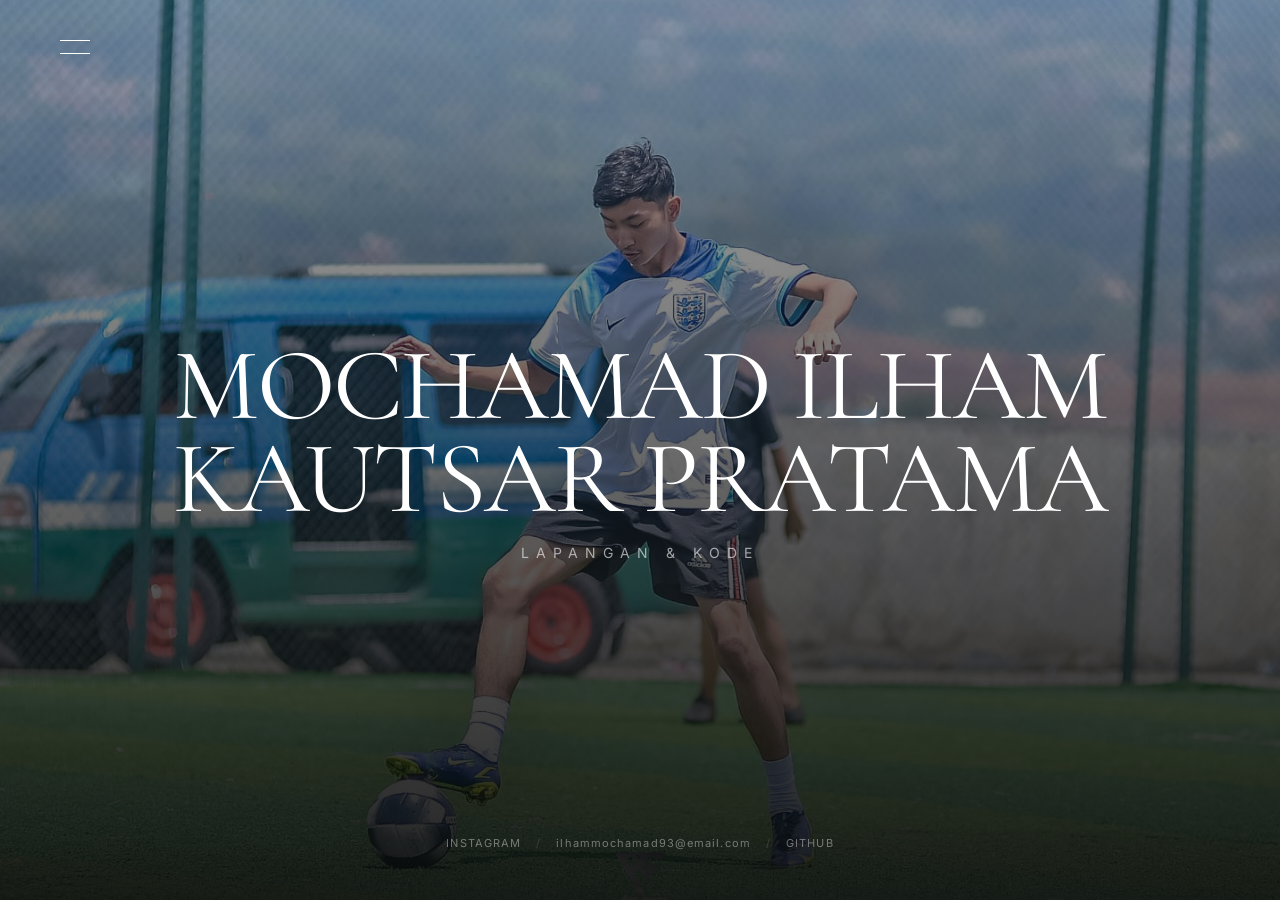
==== index.html @ 2af48594 "Add files via upload" ====
<!DOCTYPE html>
<html lang="id">
<head>
    <meta charset="UTF-8">
    <meta name="viewport" content="width=device-width, initial-scale=1.0">
    <title>Mochamad Ilham Kautsar Pratama</title>
    <link rel="stylesheet" href="style.css">
</head>
<body class="lh-home-body">

    <header class="lh-header">
        <button id="lh-menu-trigger" class="lh-menu-btn" aria-label="Toggle Menu">
            <span class="line-top"></span>
            <span class="line-bottom"></span>
        </button>
    </header>

    <div id="lh-menu-overlay" class="lh-menu-overlay">
        <div class="lh-menu-container">
            <nav class="lh-nav-large">
                <div class="nav-item-wrap"><a href="aboutme.html" class="nav-link-large"><span>01 /</span> ABOUT ME</a></div>
                <div class="nav-item-wrap"><a href="education.html" class="nav-link-large"><span>02 /</span> EDUCATION</a></div>
                <div class="nav-item-wrap"><a href="blog.html" class="nav-link-large"><span>03 /</span> BLOG </a></div>
            </nav>
            <div class="lh-menu-footer">
                <p class="menu-tagline">PENGGEMAR SEPAK BOLA & PEMULA REKAYASA PERANGKAT LUNAK</p>
                </div>
            </div>
        </div>
    </div>

    <main class="lh-hero">
        <div class="lh-hero-bg" style="background-image: url('images/BermainBola.png')"></div>
        <div class="lh-hero-overlay"></div>

        <div class="lh-hero-center">
            <h1 class="lh-main-name">MOCHAMAD ILHAM KAUTSAR PRATAMA</h1>
            <p class="lh-main-subtitle">LAPANGAN & KODE</p>
        </div>

        <div class="lh-hero-bottom">
            <div class="lh-social-links-fixed">
                <a href="https://www.instagram.com/ilhamm_siuuu/" target="_blank">INSTAGRAM</a>
                <span class="sep">/</span>
                <a>ilhammochamad93@email.com</a>
                <span class="sep">/</span>
                <a href="https://github.com/IlhamSiu" target="_blank">GITHUB</a></a>
            </div>
        </div>
    </main>

    <script src="script.js"></script>
</body>
</html>
---- style.css ----
@import url('https://fonts.googleapis.com/css2?family=Cormorant+Garamond:ital,wght@0,300;0,400;0,700;1,400&family=Inter:wght@300;400;500;700&display=swap');

:root {
    --black: #080808;
    --white: #ffffff;
    --gray-muted: #8e8e93;
    --gray-dark: #1c1c1e;
    --border-color: rgba(255, 255, 255, 0.08);

    --font-serif: 'Cormorant Garamond', serif;
    --font-sans: 'Inter', sans-serif;
}

* {
    margin: 0;
    padding: 0;
    box-sizing: border-box;
}

body {
    background-color: var(--black);
    color: var(--white);
    font-family: var(--font-sans);
    -webkit-font-smoothing: antialiased;
}

.page-transition {
    position: fixed;
    inset: 0;
    width: 100%;
    height: 100%;
    background: linear-gradient(90deg, rgba(8,8,8,0.02), rgba(8,8,8,0.08));
    z-index: 400;
    opacity: 0;
    pointer-events: none;
    transition: opacity 0.25s ease;
}

.page-transition.is-active {
    opacity: 1;
    pointer-events: auto;
}

::-webkit-scrollbar { width: 4px; }
::-webkit-scrollbar-track { background: var(--black); }
::-webkit-scrollbar-thumb { background: var(--gray-dark); }
::-webkit-scrollbar-thumb:hover { background: var(--white); }

.lh-header {
    position: fixed;
    top: 0;
    left: 0;
    width: 100%;
    z-index: 200; /* Paling atas */
    padding: 40px 60px;
    display: flex;
    justify-content: space-between;
    align-items: center;
}

.lh-logo {
    font-size: 12px;
    font-weight: 700;
    letter-spacing: 0.3em;
    text-transform: uppercase;
    color: var(--white);
    text-decoration: none;
    transition: opacity 0.3s;
}

.lh-logo:hover { opacity: 0.6; }

.lh-back-to-menu {
    color: var(--white);
    text-decoration: none;
    font-size: 11px;
    font-weight: 500;
    letter-spacing: 0.24em;
    text-transform: uppercase;
    opacity: 0.8;
    transition: opacity 0.3s ease, transform 0.3s ease;
}

.lh-back-to-menu:hover {
    opacity: 1;
    transform: translateX(-4px);
}

.lh-menu-btn {
    background: none;
    border: none;
    cursor: pointer;
    width: 30px;
    height: 14px;
    display: flex;
    flex-direction: column;
    justify-content: space-between;
}

.lh-menu-btn span {
    display: block;
    width: 100%;
    height: 1px;
    background-color: var(--white);
    transition: transform 0.4s cubic-bezier(0.16, 1, 0.3, 1), opacity 0.4s;
}

.lh-menu-btn.menu-open .line-top {
    transform: translateY(6.5px) rotate(45deg);
}
.lh-menu-btn.menu-open .line-bottom {
    transform: translateY(-6.5px) rotate(-45deg);
}

.lh-menu-overlay {
    position: fixed;
    inset: 0;
    width: 100vw;
    height: 100vh;
    
    background-color: rgba(8, 8, 8, 0.75); 

    backdrop-filter: blur(15px); 
    -webkit-backdrop-filter: blur(15px);
    
    z-index: 150;
    display: flex;
    align-items: center;
    padding: 0 10%;
    transform: translateY(-100%);
    transition: transform 0.6s cubic-bezier(0.16, 1, 0.3, 1);
}

.lh-menu-overlay.open {
    transform: translateY(0);
}

.lh-menu-container {
    width: 100%;
    max-width: 1200px;
    display: flex;
    flex-direction: column;
    justify-content: space-between;
    height: 60vh;
}

.lh-nav-large {
    display: flex;
    flex-direction: column;
    gap: 20px;
}

.nav-item-wrap { overflow: hidden; }

.nav-link-large {
    font-family: var(--font-serif);
    font-size: clamp(2.5rem, 6vw, 5.5rem);
    font-weight: 300;
    color: var(--white);
    text-decoration: none;
    text-transform: uppercase;
    line-height: 1.1;
    display: inline-block;
    transition: transform 0.3s, opacity 0.3s;
}

.nav-link-large span {
    font-family: var(--font-sans);
    font-size: 16px;
    vertical-align: super;
    margin-right: 15px;
    color: rgba(255, 255, 255, 0.3);
}

.nav-link-large:hover {
    transform: translateX(20px);
}

.active-page {
    border-bottom: 1px solid var(--white);
}

.lh-menu-footer {
    display: flex;
    justify-content: space-between;
    align-items: center;
    border-top: 1px solid var(--border-color);
    padding-top: 30px;
}

.menu-tagline {
    font-size: 10px;
    letter-spacing: 0.25em;
    color: var(--gray-muted);
}

.menu-socials { display: flex; gap: 30px; }
.menu-socials a {
    font-size: 11px;
    letter-spacing: 0.15em;
    color: rgba(255, 255, 255, 0.5);
    text-decoration: none;
    transition: color 0.3s;
}
.menu-socials a:hover { color: var(--white); }

.lh-hero {
    position: relative;
    height: 100vh;
    width: 100vw;
    display: flex;
    flex-direction: column;
    justify-content: center;
    align-items: center;
    overflow: hidden;
}

.lh-hero-bg {
    position: absolute;
    inset: 0;
    background-size: cover;
    background-position: center;
    transform: scale(1.05);
}

.lh-hero-overlay {
    position: absolute;
    inset: 0;
    background: linear-gradient(to bottom, rgba(8,8,8,0.3) 0%, rgba(8,8,8,0.9) 100%);
}

.lh-hero-center {
    position: relative;
    z-index: 10;
    text-align: center;
}

.lh-main-name {
    font-family: var(--font-serif);
    font-size: clamp(3rem, 8vw, 7.5rem);
    font-weight: 400;
    letter-spacing: -0.02em;
    line-height: 0.9;
    margin-bottom: 20px;
}

.lh-main-subtitle {
    font-size: clamp(11px, 1.5vw, 14px);
    letter-spacing: 0.5em;
    color: rgba(255, 255, 255, 0.6);
    text-transform: uppercase;
}

.lh-hero-bottom {
    position: absolute;
    bottom: 50px;
    z-index: 10;
}

.lh-social-links-fixed {
    display: flex;
    gap: 15px;
    font-size: 11px;
    letter-spacing: 0.1em;
}

.lh-social-links-fixed a,
.lh-hero-bottom a {
    color: rgba(255, 255, 255, 0.4);
    text-decoration: none;
    transition: color 0.3s;
}

.lh-social-links-fixed a:hover,
.lh-hero-bottom a:hover {
    color: var(--white);
}

.lh-social-links-fixed .sep,
.lh-hero-bottom .sep {
    color: rgba(255, 255, 255, 0.15);
}

.lh-inner-body { background-color: var(--black); }

.lh-content-wrap {
    padding: 180px 60px 100px 60px;
    max-width: 1600px;
    margin: 0 auto;
}

.lh-grid-layout {
    display: grid;
    grid-template-columns: repeat(12, 1fr);
    gap: 60px;
}

.lh-grid-col-left {
    grid-column: span 4;
}

.sticky-title {
    position: shrink;
    top: 180px;
}

.lh-section-num {
    font-size: 11px;
    font-weight: 700;
    letter-spacing: 0.2em;
    color: var(--gray-muted);
    display: block;
    margin-bottom: 15px;
}

.lh-page-heading {
    font-family: var(--font-serif);
    font-size: clamp(3rem, 5vw, 5.5rem);
    font-weight: 400;
    line-height: 1;
    text-transform: uppercase;
}

.lh-grid-col-right {
    grid-column: span 8;
    padding-left: 60px;
}

.lh-profile-photo-wrap {
    margin: 0 auto 30px auto;
    width: min(100%, 320px);
}

.lh-profile-photo {
    width: 100%;
    display: block;
    border-radius: 16px;
    border: 1px solid rgba(255, 255, 255, 0.1);
    object-fit: cover;
    aspect-ratio: 4 / 5;
    box-shadow: 0 20px 40px rgba(0, 0, 0, 0.25);
}

.lh-editorial-lead {
    font-family: var(--font-serif);
    font-size: clamp(1.5rem, 2.5vw, 2.2rem);
    font-weight: 300;
    line-height: 1.4;
    color: var(--white);
    margin-bottom: 40px;
}

.lh-editorial-body p {
    font-size: 15px;
    line-height: 1.8;
    color: var(--gray-muted);
    margin-bottom: 25px;
    font-weight: 300;
}

.lh-line-divider {
    height: 1px;
    background-color: var(--border-color);
    width: 100%;
    margin: 60px 0;
}

.lh-dual-spec {
    display: grid;
    grid-template-columns: 1fr 1fr;
    gap: 40px;
}

.lh-education-list {
    display: flex;
    flex-direction: column;
    gap: 24px;
}

.lh-education-item {
    padding: 24px 0;
    border-bottom: 1px solid var(--border-color);
}

.lh-education-item:last-child {
    border-bottom: none;
}

.lh-education-item .edu-year {
    display: inline-block;
    font-size: 11px;
    letter-spacing: 0.2em;
    color: var(--gray-muted);
    margin-bottom: 8px;
    text-transform: uppercase;
}

.lh-education-item h3 {
    font-family: var(--font-serif);
    font-size: 1.35rem;
    font-weight: 400;
    color: var(--white);
    margin-bottom: 10px;
}

.lh-education-item p {
    font-size: 14px;
    line-height: 1.7;
    color: var(--gray-muted);
    font-weight: 300;
}

.spec-block h3 {
    font-size: 11px;
    letter-spacing: 0.2em;
    margin-bottom: 20px;
    color: var(--white);
}

.spec-block ul { list-style: none; display: flex; flex-direction: column; gap: 12px; }
.spec-block li { font-size: 13px; color: var(--gray-muted); font-weight: 300; }

.lh-editorial-list {
    display: flex;
    flex-direction: column;
}

.lh-list-item {
    display: block;
    padding: 40px 0;
    color: var(--white);
    text-decoration: none;
    transition: background-color 0.3s;
}

.item-summary {
    display: grid;
    grid-template-columns: 100px 1fr 40px;
    align-items: start;
    cursor: pointer;
    list-style: none;
}

.item-summary::-webkit-details-marker {
    display: none;
}

.item-index {
    font-size: 11px;
    font-weight: 700;
    color: var(--gray-dark);
    padding-top: 6px;
    transition: color 0.3s;
}

.item-content h3 {
    font-family: var(--font-serif);
    font-size: 24px;
    font-weight: 400;
    margin-bottom: 10px;
    line-height: 1.2;
}

.item-content p {
    font-size: 14px;
    color: var(--gray-muted);
    font-weight: 300;
    line-height: 1.6;
}

.item-arrow {
    font-size: 20px;
    color: rgba(255, 255, 255, 0.2);
    text-align: right;
    transition: transform 0.4s, color 0.4s;
}

.item-detail {
    grid-column: 2 / 3;
    margin-top: 18px;
    padding-right: 20px;
    color: var(--gray-muted);
    font-size: 14px;
    line-height: 1.8;
    font-weight: 300;
}

.lh-list-item:hover {
    background-color: rgba(255, 255, 255, 0.01);
}
.lh-list-item:hover .item-index,
.lh-list-item:hover .item-arrow {
    color: var(--white);
}
.lh-list-item:hover .item-arrow {
    transform: translateX(5px);
}

.lh-list-item[open] {
    background-color: rgba(255, 255, 255, 0.02);
}

.lh-list-item[open] .item-arrow {
    transform: rotate(90deg);
    color: var(--white);
}

.fade-in-page {
    opacity: 0;
    transform: translateY(15px);
    animation: lhFadeIn 1s cubic-bezier(0.16, 1, 0.3, 1) forwards;
}

@keyframes lhFadeIn {
    to { opacity: 1; transform: translateY(0); }
}

@media (max-width: 992px) {
    .lh-header { padding: 30px; }
    .lh-content-wrap { padding: 140px 30px 60px 30px; }
    .lh-grid-layout { grid-template-columns: 1fr; gap: 40px; }
    .lh-grid-col-left, .lh-grid-col-right { grid-column: span 12; }
    .lh-grid-col-right { border-left: none; padding-left: 0; }
    .lh-dual-spec { grid-template-columns: 1fr; }
    .item-summary { grid-template-columns: 1fr 40px; gap: 15px; }
    .item-index { display: none; }
}
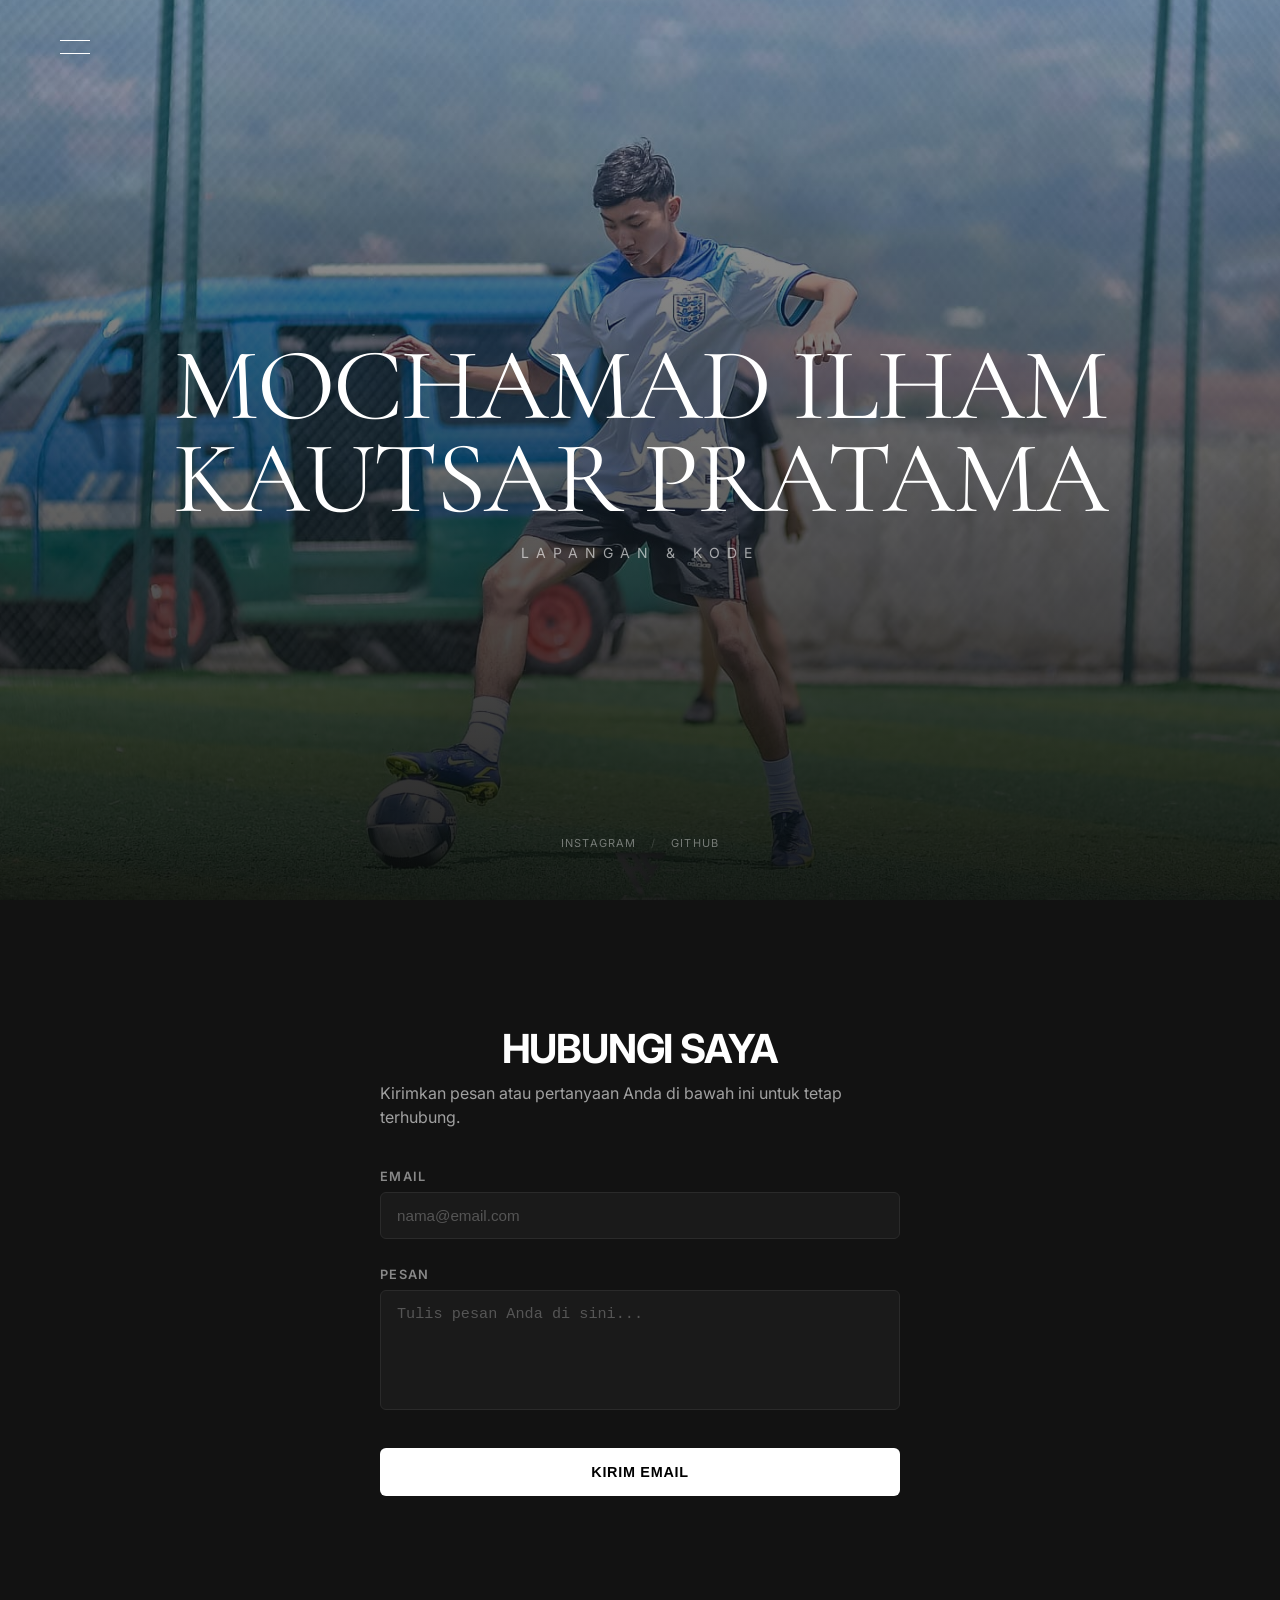
==== commit 0b644d5c: "Menambahkan section email di bawah beranda" ====
--- a/index.html
+++ b/index.html
@@ -1,54 +1,73 @@
-<!DOCTYPE html>
-<html lang="id">
-<head>
-    <meta charset="UTF-8">
-    <meta name="viewport" content="width=device-width, initial-scale=1.0">
-    <title>Mochamad Ilham Kautsar Pratama</title>
-    <link rel="stylesheet" href="style.css">
-</head>
-<body class="lh-home-body">
-
-    <header class="lh-header">
-        <button id="lh-menu-trigger" class="lh-menu-btn" aria-label="Toggle Menu">
-            <span class="line-top"></span>
-            <span class="line-bottom"></span>
-        </button>
-    </header>
-
-    <div id="lh-menu-overlay" class="lh-menu-overlay">
-        <div class="lh-menu-container">
-            <nav class="lh-nav-large">
-                <div class="nav-item-wrap"><a href="aboutme.html" class="nav-link-large"><span>01 /</span> ABOUT ME</a></div>
-                <div class="nav-item-wrap"><a href="education.html" class="nav-link-large"><span>02 /</span> EDUCATION</a></div>
-                <div class="nav-item-wrap"><a href="blog.html" class="nav-link-large"><span>03 /</span> BLOG </a></div>
-            </nav>
-            <div class="lh-menu-footer">
-                <p class="menu-tagline">PENGGEMAR SEPAK BOLA & PEMULA REKAYASA PERANGKAT LUNAK</p>
-                </div>
-            </div>
-        </div>
-    </div>
-
-    <main class="lh-hero">
-        <div class="lh-hero-bg" style="background-image: url('images/BermainBola.png')"></div>
-        <div class="lh-hero-overlay"></div>
-
-        <div class="lh-hero-center">
-            <h1 class="lh-main-name">MOCHAMAD ILHAM KAUTSAR PRATAMA</h1>
-            <p class="lh-main-subtitle">LAPANGAN & KODE</p>
-        </div>
-
-        <div class="lh-hero-bottom">
-            <div class="lh-social-links-fixed">
-                <a href="https://www.instagram.com/ilhamm_siuuu/" target="_blank">INSTAGRAM</a>
-                <span class="sep">/</span>
-                <a>ilhammochamad93@email.com</a>
-                <span class="sep">/</span>
-                <a href="https://github.com/IlhamSiu" target="_blank">GITHUB</a></a>
-            </div>
-        </div>
-    </main>
-
-    <script src="script.js"></script>
-</body>
+<!DOCTYPE html>
+<html lang="id">
+<head>
+    <meta charset="UTF-8">
+    <meta name="viewport" content="width=device-width, initial-scale=1.0">
+    <title>Mochamad Ilham Kautsar Pratama</title>
+    <link rel="stylesheet" href="style.css">
+</head>
+<body class="lh-home-body">
+
+    <header class="lh-header">
+        <button id="lh-menu-trigger" class="lh-menu-btn" aria-label="Toggle Menu">
+            <span class="line-top"></span>
+            <span class="line-bottom"></span>
+        </button>
+    </header>
+
+    <div id="lh-menu-overlay" class="lh-menu-overlay">
+        <div class="lh-menu-container">
+            <div class="lh-overlay-content">
+                <nav class="lh-nav-large">
+                    <div class="nav-item-wrap"><a href="aboutme.html" class="nav-link-large"><span>01 /</span> ABOUT ME </a></div>
+                    <div class="nav-item-wrap"><a href="education.html" class="nav-link-large"><span>02 /</span> EDUCATION </a></div>
+                    <div class="nav-item-wrap"><a href="blog.html" class="nav-link-large"><span>03 /</span> BLOG </a></div>
+                    <div class="nav-item-wrap"><a href="project.html" class="nav-link-large"><span>04 /</span> PROJECT </a></div>
+                </nav>
+            </div>
+
+            <div class="lh-menu-footer">
+                <p class="menu-tagline">PENGGEMAR SEPAK BOLA & PEMULA REKAYASA PERANGKAT LUNAK</p>
+            </div>
+        </div>
+    </div>
+
+    <main class="lh-hero">
+        <div class="lh-hero-bg" style="background-image: url('images/BermainBola.png')"></div>
+        <div class="lh-hero-overlay"></div>
+
+        <div class="lh-hero-center">
+            <h1 class="lh-main-name">MOCHAMAD ILHAM KAUTSAR PRATAMA</h1>
+            <p class="lh-main-subtitle">LAPANGAN & KODE</p>
+        </div>
+
+        <div class="lh-hero-bottom">
+            <div class="lh-social-links-fixed">
+                <a href="https://www.instagram.com/ilhamm_siuuu/" target="_blank">INSTAGRAM</a>
+                <span class="sep">/</span>
+                <a href="https://github.com/IlhamSiu" target="_blank">GITHUB</a></a>
+            </div>
+        </div>
+    </main>
+    
+    <section class="lh-contact">
+        <div class="lh-contact-container">
+            <h2>Hubungi Saya</h2>
+            <p>Kirimkan pesan atau pertanyaan Anda di bawah ini untuk tetap terhubung.</p>
+            <form class="lh-email-form" action="mailto:ilhammochamad93@email.com" method="post" enctype="text/plain">
+                <div class="form-group">
+                    <label for="email">Email</label>
+                    <input id="email" type="email" name="email" placeholder="nama@email.com" required>
+                </div>
+                <div class="form-group">
+                    <label for="message">Pesan</label>
+                    <textarea id="message" name="message" rows="5" placeholder="Tulis pesan Anda di sini..." required></textarea>
+                </div>
+                <button type="submit" class="lh-btn-submit">Kirim Email</button>
+            </form>
+        </div>
+    </section>
+
+    <script src="script.js"></script>
+</body>
 </html>
--- a/style.css
+++ b/style.css
@@ -45,6 +45,121 @@
 ::-webkit-scrollbar-track { background: var(--black); }
 ::-webkit-scrollbar-thumb { background: var(--gray-dark); }
 ::-webkit-scrollbar-thumb:hover { background: var(--white); }
+
+.lh-home-body {
+    overflow-y: auto;
+    background-color: #0d0d0d;
+    font-family: 'Inter', -apple-system, BlinkMacSystemFont, sans-serif;
+}
+
+.lh-contact {
+    padding: 100px 24px;
+    background-color: #121212;
+    display: flex;
+    justify-content: center;
+    align-items: center;
+    min-height: 80vh;
+}
+
+.lh-contact-container {
+    width: 100%;
+    max-width: 520px;
+    text-align: left;
+}
+
+.lh-contact-container h2 {
+    font-size: 2.5rem;
+    font-weight: 700;
+    letter-spacing: -0.03em;
+    color: #ffffff;
+    margin-bottom: 8px;
+    text-align: center;
+    text-transform: uppercase;
+}
+
+.lh-contact-container p {
+    font-size: 1rem;
+    color: #a0a0a0;
+    margin-bottom: 40px;
+    line-height: 1.5;
+    text-align: left;
+}
+
+.lh-email-form {
+    display: flex;
+    flex-direction: column;
+    gap: 28px;
+    text-align: center;
+}
+
+.form-group {
+    display: flex;
+    flex-direction: column;
+    gap: 8px;
+}
+
+.form-group label {
+    font-size: 0.8rem;
+    font-weight: 600;
+    text-transform: uppercase;
+    letter-spacing: 0.1em;
+    color: #888888;
+    text-align: left;
+}
+
+.form-group input,
+.form-group textarea {
+    width: 100%;
+    padding: 14px 16px;
+    background-color: #1a1a1a;
+    border: 1px solid #2a2a2a;
+    border-radius: 6px;
+    color: #ffffff;
+    font-size: 0.95rem;
+    transition: all 0.3s ease;
+    box-sizing: border-box;
+}
+
+.form-group textarea {
+    resize: none;
+}
+
+.form-group input:focus,
+.form-group textarea:focus {
+    outline: none;
+    border-color: #ffffff;
+    background-color: #222222;
+}
+
+.form-group input::placeholder,
+.form-group textarea::placeholder {
+    color: #555555;
+}
+
+.lh-btn-submit {
+    margin-top: 10px;
+    padding: 16px 20px;
+    background-color: #ffffff;
+    color: #000000;
+    border: none;
+    border-radius: 6px;
+    font-size: 0.9rem;
+    font-weight: 700;
+    text-transform: uppercase;
+    letter-spacing: 0.05em;
+    cursor: pointer;
+    transition: all 0.25s ease;
+}
+
+.lh-btn-submit:hover {
+    background-color: #e5e5e5;
+    transform: translateY(-2px);
+    box-shadow: 0 5px 15px rgba(255, 255, 255, 0.1);
+}
+
+.lh-btn-submit:active {
+    transform: translateY(0);
+}
 
 .lh-header {
     position: fixed;
@@ -141,13 +256,178 @@
     display: flex;
     flex-direction: column;
     justify-content: space-between;
-    height: 60vh;
+    min-height: 60vh;
+    gap: 32px;
+}
+
+.lh-overlay-content {
+    display: grid;
+    grid-template-columns: 1.2fr 0.8fr;
+    gap: 40px;
+    align-items: start;
 }
 
 .lh-nav-large {
     display: flex;
     flex-direction: column;
     gap: 20px;
+}
+
+.lh-overlay-side {
+    display: flex;
+    flex-direction: column;
+    gap: 20px;
+}
+
+.lh-project-card,
+.lh-contact-form {
+    background: rgba(255, 255, 255, 0.05);
+    border: 1px solid rgba(255, 255, 255, 0.08);
+    border-radius: 16px;
+    padding: 24px;
+    backdrop-filter: blur(10px);
+    -webkit-backdrop-filter: blur(10px);
+}
+
+.lh-panel-label {
+    font-size: 10px;
+    letter-spacing: 0.25em;
+    color: rgba(255, 255, 255, 0.45);
+    text-transform: uppercase;
+    margin-bottom: 14px;
+}
+
+.lh-project-list {
+    display: flex;
+    flex-direction: column;
+    gap: 12px;
+}
+
+.lh-project-list a {
+    color: var(--white);
+    text-decoration: none;
+    transition: color 0.3s ease, transform 0.3s ease;
+    display: inline-block;
+}
+
+.lh-project-list a span {
+    font-size: 0.95rem;
+    display: inline-block;
+}
+
+.lh-project-list a:hover {
+    color: rgba(255, 255, 255, 0.7);
+    transform: translateX(4px);
+}
+
+.lh-contact-form {
+    display: flex;
+    flex-direction: column;
+    gap: 12px;
+}
+
+.lh-contact-form input,
+.lh-contact-form textarea {
+    width: 100%;
+    border: 1px solid rgba(255, 255, 255, 0.12);
+    background: rgba(8, 8, 8, 0.4);
+    color: var(--white);
+    padding: 12px 14px;
+    border-radius: 10px;
+    font: inherit;
+}
+
+.lh-contact-form input::placeholder,
+.lh-contact-form textarea::placeholder {
+    color: rgba(255, 255, 255, 0.4);
+}
+
+.lh-contact-form button {
+    border: none;
+    background: var(--white);
+    color: var(--black);
+    padding: 12px 16px;
+    border-radius: 999px;
+    font-weight: 600;
+    cursor: pointer;
+    transition: transform 0.3s ease, opacity 0.3s ease;
+}
+
+.lh-contact-form button:hover {
+    transform: translateY(-2px);
+    opacity: 0.9;
+}
+
+.lh-form-status {
+    font-size: 0.85rem;
+    color: rgba(255, 255, 255, 0.7);
+    min-height: 1.2rem;
+}
+
+.lh-form-status.error {
+    color: #ffb4b4;
+}
+
+@media (max-width: 900px) {
+    .lh-overlay-content {
+        grid-template-columns: 1fr;
+    }
+
+    .lh-menu-container {
+        min-height: auto;
+        padding-bottom: 20px;
+    }
+}
+
+.project-grid {
+    display: grid;
+    grid-template-columns: repeat(2, minmax(0, 1fr));
+    gap: 24px;
+}
+
+.project-card {
+    background: rgba(255, 255, 255, 0.04);
+    border: 1px solid rgba(255, 255, 255, 0.08);
+    border-radius: 20px;
+    overflow: hidden;
+    text-decoration: none;
+    color: inherit;
+    transition: transform 0.3s ease, box-shadow 0.3s ease;
+}
+
+.project-card:hover {
+    transform: translateY(-4px);
+    box-shadow: 0 16px 36px rgba(0, 0, 0, 0.35);
+}
+
+.project-card img {
+    width: 100%;
+    display: block;
+    height: 240px;
+    object-fit: cover;
+}
+
+.project-content {
+    padding: 18px 20px 22px;
+}
+
+.project-content h3 {
+    margin: 0 0 8px;
+    font-size: 1.05rem;
+    font-family: var(--font-serif);
+}
+
+.project-content p {
+    margin: 0;
+    line-height: 1.6;
+    color: var(--gray-muted);
+    font-size: 0.95rem;
+}
+
+@media (max-width: 700px) {
+    .project-grid {
+        grid-template-columns: 1fr;
+    }
 }
 
 .nav-item-wrap { overflow: hidden; }
@@ -351,7 +631,7 @@
 }
 
 .lh-editorial-body p {
-    font-size: 15px;
+    font-size: 16px;
     line-height: 1.8;
     color: var(--gray-muted);
     margin-bottom: 25px;
